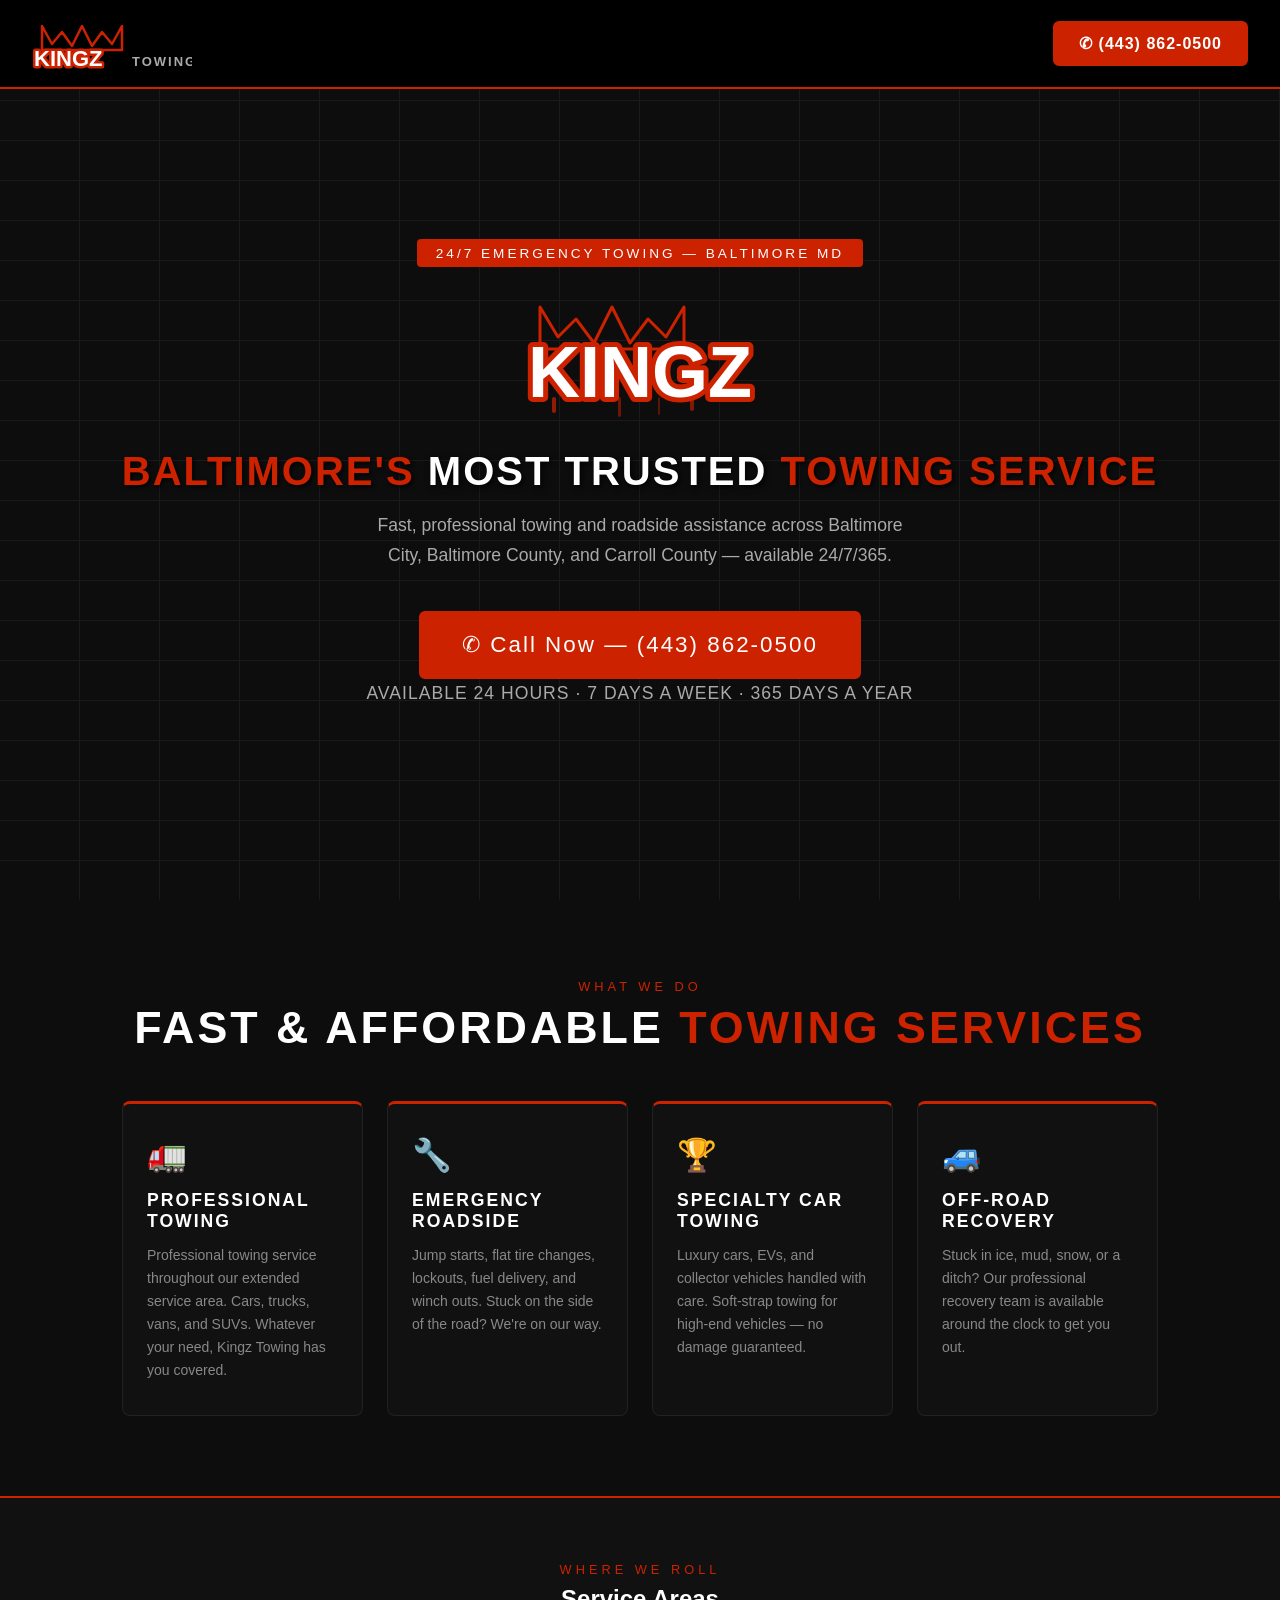
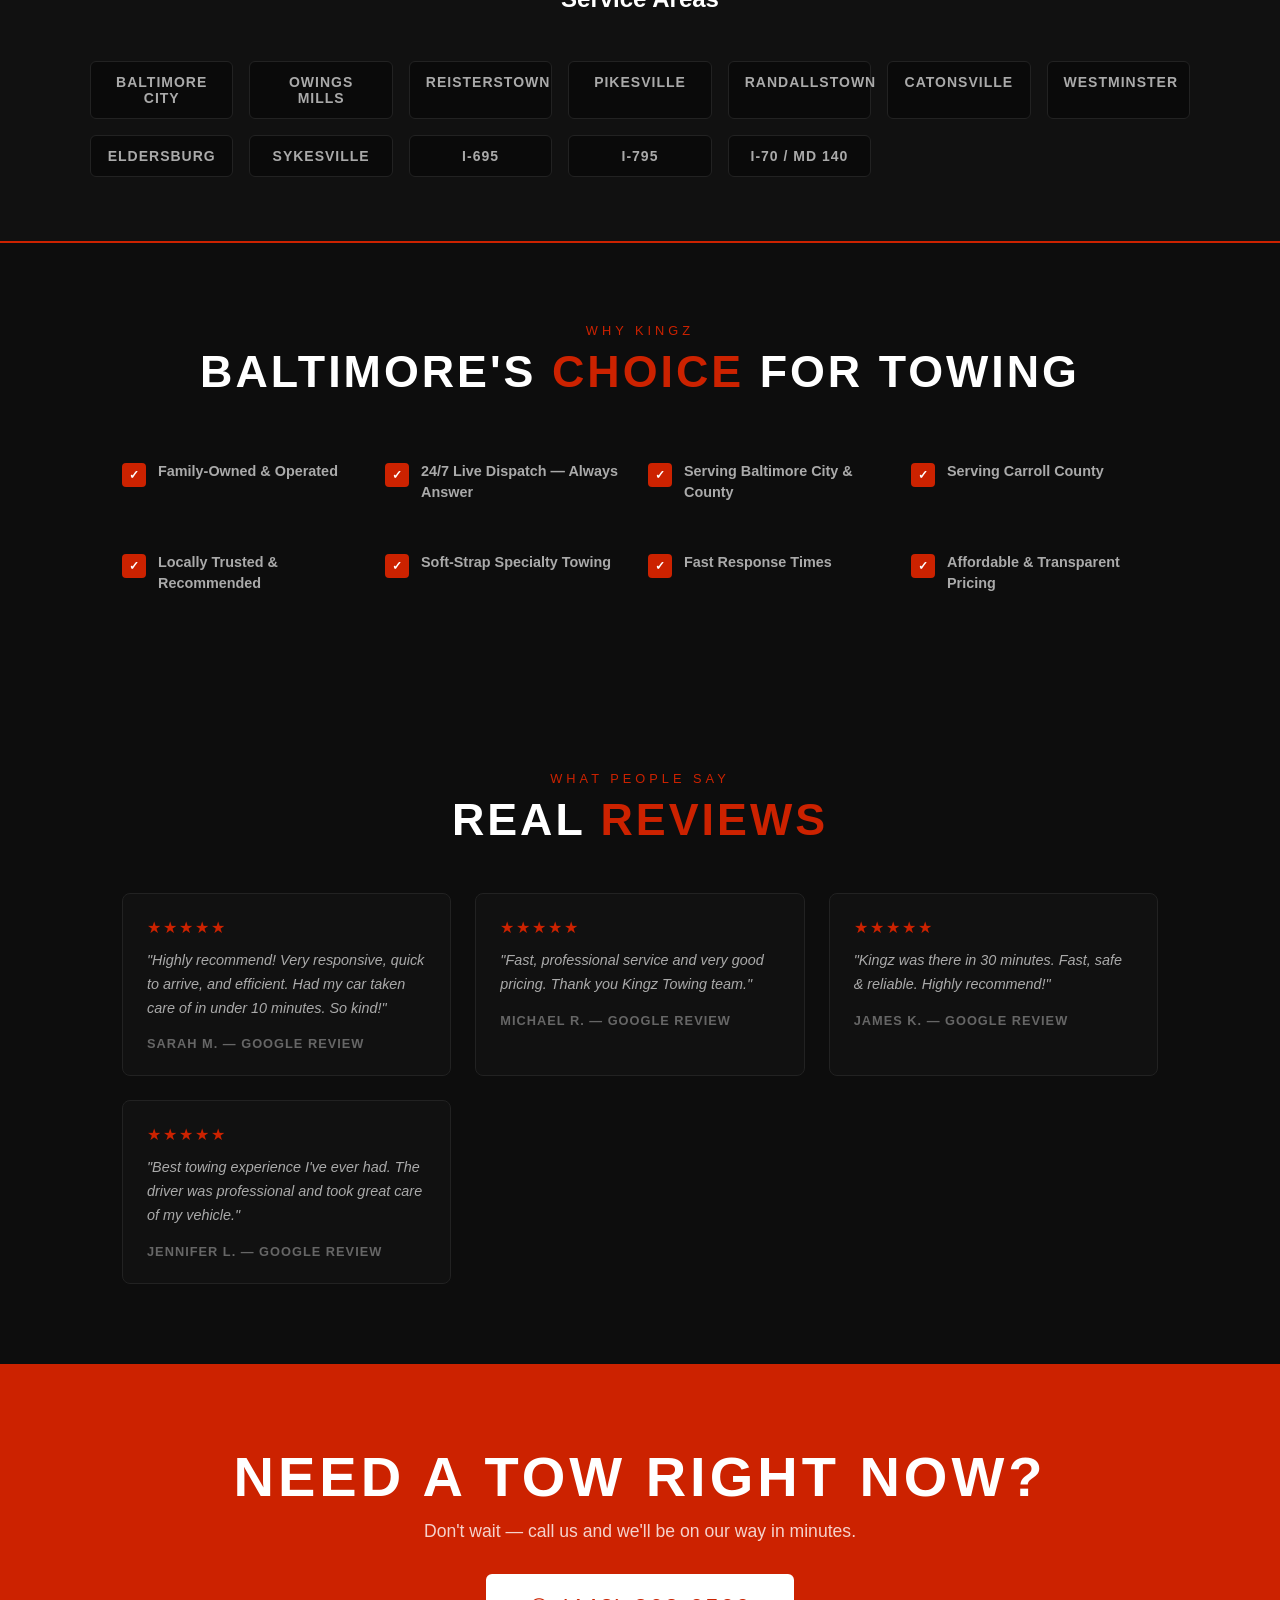
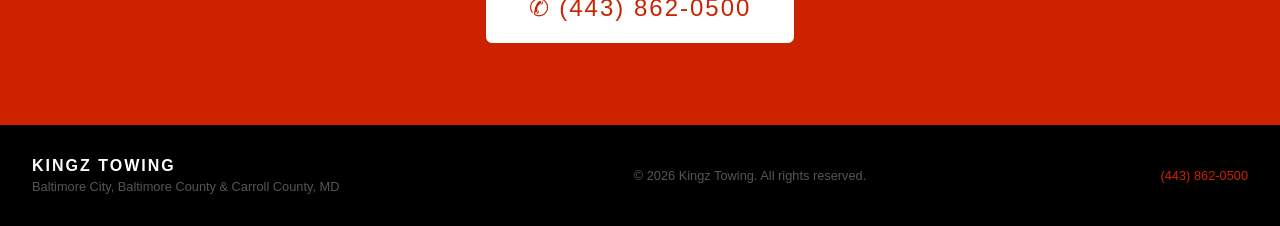
==== index.html @ 42a0e8f1 "Rename Finalkingztowing.html to index.html" ====
<!DOCTYPE html>
<html lang="en">
<head>
<meta charset="UTF-8">
<meta name="viewport" content="width=device-width, initial-scale=1.0">
<title>Kingz Towing | 24/7 Tow Truck Baltimore MD</title>
<style>
  * { margin: 0; padding: 0; box-sizing: border-box; }
  body { font-family: 'Arial', sans-serif; background: #0d0d0d; color: #fff; }
  a { color: inherit; text-decoration: none; }

  /* BRICK TEXTURE */
  body::before {
    content: '';
    position: fixed;
    top: 0; left: 0; right: 0; bottom: 0;
    background-image: 
      repeating-linear-gradient(0deg, transparent, transparent 39px, #1a1a1a 39px, #1a1a1a 40px),
      repeating-linear-gradient(90deg, transparent, transparent 79px, #1a1a1a 79px, #1a1a1a 80px);
    background-color: #0d0d0d;
    pointer-events: none;
    z-index: 0;
  }

  nav {
    position: sticky; top: 0; z-index: 100;
    background: #000; border-bottom: 2px solid #CC2200;
    padding: 1rem 2rem;
    display: flex; justify-content: space-between; align-items: center;
  }
  .logo-svg { width: 160px; height: 55px; }
  .call-btn {
    background: #CC2200; color: #fff;
    padding: 0.7rem 1.5rem; border-radius: 6px;
    font-size: 1rem; font-weight: 900;
    font-family: 'Impact', sans-serif; letter-spacing: 1px;
    border: 2px solid #CC2200; transition: all 0.2s;
    display: flex; align-items: center; gap: 8px;
  }
  .call-btn:hover { background: transparent; color: #CC2200; }

  .hero {
    position: relative; z-index: 1;
    min-height: 90vh;
    display: flex; flex-direction: column;
    align-items: center; justify-content: center;
    text-align: center; padding: 4rem 2rem;
  }
  .hero-badge {
    display: inline-block; background: #CC2200; color: #fff;
    font-family: 'Impact', sans-serif; font-size: 0.85rem; letter-spacing: 3px;
    padding: 0.4rem 1.2rem; border-radius: 4px;
    margin-bottom: 2rem; text-transform: uppercase;
  }
  .hero h1 {
    font-family: 'Impact', sans-serif;
    font-size: clamp(1.5rem, 4vw, 2.5rem);
    font-weight: 900; letter-spacing: 2px;
    color: #CC2200; text-transform: uppercase;
    margin-bottom: 1rem; line-height: 1.2;
    text-shadow: 2px 2px 4px rgba(0,0,0,0.8);
  }
  .hero h1 span { color: #ffffff !important; text-shadow: 2px 2px 6px rgba(0,0,0,0.9); }
  .hero p { font-size: 1.1rem; color: #aaa; max-width: 560px; margin: 0 auto 2.5rem; line-height: 1.7; }
  .hero-cta {
    display: inline-flex; align-items: center; gap: 10px;
    background: #CC2200; color: #fff;
    padding: 1.1rem 2.5rem; border-radius: 6px;
    font-family: 'Impact', sans-serif; font-size: 1.4rem; letter-spacing: 2px;
    border: 3px solid #CC2200; transition: all 0.2s;
  }
  .hero-cta:hover { background: transparent; color: #CC2200; }
  .hero-sub { margin-top: 1rem; font-size: 0.85rem; color: #666; letter-spacing: 1px; }

  .section { position: relative; z-index: 1; padding: 5rem 2rem; max-width: 1100px; margin: 0 auto; }
  .section-header { text-align: center; margin-bottom: 3rem; }
  .section-label { font-family: 'Impact', sans-serif; font-size: 0.8rem; letter-spacing: 4px; color: #CC2200; text-transform: uppercase; margin-bottom: 0.5rem; }
  .section h2 { font-family: 'Impact', sans-serif; font-size: clamp(1.8rem, 4vw, 2.8rem); font-weight: 900; letter-spacing: 3px; color: #fff; text-transform: uppercase; }
  .section h2 span { color: #CC2200; }

  .services-grid { display: grid; grid-template-columns: repeat(auto-fit, minmax(240px, 1fr)); gap: 1.5rem; }
  .service-card { background: #111; border: 1px solid #222; border-top: 3px solid #CC2200; border-radius: 8px; padding: 2rem 1.5rem; transition: all 0.2s; }
  .service-card:hover { background: #161616; }
  .service-icon { font-size: 2rem; margin-bottom: 1rem; }
  .service-card h3 { font-family: 'Impact', sans-serif; font-size: 1.1rem; letter-spacing: 2px; color: #fff; text-transform: uppercase; margin-bottom: 0.75rem; }
  .service-card p { font-size: 0.875rem; color: #888; line-height: 1.65; }

  .areas-section { position: relative; z-index: 1; background: #111; border-top: 2px solid #CC2200; border-bottom: 2px solid #CC2200; padding: 4rem 2rem; }
  .areas-inner { max-width: 1100px; margin: 0 auto; }
  .areas-grid { display: grid; grid-template-columns: repeat(auto-fit, minmax(140px, 1fr)); gap: 1rem; margin-top: 2.5rem; }
  .area-item { background: #0a0a0a; border: 1px solid #222; border-radius: 6px; padding: 0.75rem 1rem; text-align: center; font-size: 0.875rem; color: #aaa; letter-spacing: 1px; font-weight: 700; text-transform: uppercase; transition: all 0.2s; }
  .area-item:hover { border-color: #CC2200; color: #CC2200; }

  .reviews-grid { display: grid; grid-template-columns: repeat(auto-fit, minmax(260px, 1fr)); gap: 1.5rem; }
  .review-card { background: #111; border: 1px solid #222; border-radius: 8px; padding: 1.5rem; }
  .stars { color: #CC2200; font-size: 1rem; margin-bottom: 0.75rem; letter-spacing: 2px; }
  .review-text { font-size: 0.9rem; color: #aaa; line-height: 1.65; margin-bottom: 1rem; font-style: italic; }
  .review-author { font-size: 0.8rem; color: #666; font-weight: 700; letter-spacing: 1px; text-transform: uppercase; }

  .why-grid { display: grid; grid-template-columns: repeat(auto-fit, minmax(200px, 1fr)); gap: 1rem; }
  .why-item { display: flex; align-items: flex-start; gap: 0.75rem; padding: 1rem 0; }
  .why-bullet { width: 24px; height: 24px; background: #CC2200; border-radius: 4px; flex-shrink: 0; display: flex; align-items: center; justify-content: center; font-size: 12px; font-weight: 900; color: #fff; margin-top: 2px; }
  .why-item p { font-size: 0.9rem; color: #aaa; font-weight: 600; line-height: 1.5; }

  .cta-section { position: relative; z-index: 1; background: #CC2200; padding: 5rem 2rem; text-align: center; }
  .cta-section h2 { font-family: 'Impact', sans-serif; font-size: clamp(2rem, 5vw, 3.5rem); font-weight: 900; letter-spacing: 4px; color: #fff; text-transform: uppercase; margin-bottom: 0.75rem; }
  .cta-section p { color: rgba(255,255,255,0.8); font-size: 1.1rem; margin-bottom: 2rem; }
  .cta-call-btn { display: inline-flex; align-items: center; gap: 10px; background: #fff; color: #CC2200; padding: 1.1rem 2.5rem; border-radius: 6px; font-family: 'Impact', sans-serif; font-size: 1.5rem; letter-spacing: 2px; border: 3px solid #fff; transition: all 0.2s; }
  .cta-call-btn:hover { background: transparent; color: #fff; }

  footer { position: relative; z-index: 1; background: #000; border-top: 2px solid #CC2200; padding: 2rem; display: flex; justify-content: space-between; align-items: center; flex-wrap: wrap; gap: 1rem; }
  footer p { font-size: 0.8rem; color: #555; }
  footer a { color: #CC2200; }

  @media (max-width: 600px) {
    nav { padding: 0.75rem 1rem; }
    .hero { min-height: 70vh; }
    footer { justify-content: center; text-align: center; }
  }
</style>
</head>
<body>

<nav>
  <svg class="logo-svg" viewBox="0 0 160 55">
    <polygon points="10,10 20,28 30,16 40,30 50,10 60,30 70,16 80,28 90,10 90,34 10,34" fill="none" stroke="#CC2200" stroke-width="2.5" stroke-linejoin="round"/>
    <text x="2" y="50" font-family="Impact, Arial Black, sans-serif" font-size="22" font-weight="900" fill="none" stroke="#CC2200" stroke-width="5" stroke-linejoin="round">KINGZ</text>
    <text x="2" y="50" font-family="Impact, Arial Black, sans-serif" font-size="22" font-weight="900" fill="#fff">KINGZ</text>
    <text x="100" y="50" font-family="Impact, Arial Black, sans-serif" font-size="13" font-weight="900" fill="#aaa" letter-spacing="2">TOWING</text>
  </svg>
  <a href="tel:+14438620500" class="call-btn">&#9990; (443) 862-0500</a>
</nav>

<section class="hero">
  <div class="hero-badge">24/7 Emergency Towing — Baltimore MD</div>
  <div style="margin-bottom:1.5rem;">
    <svg width="320" height="120" viewBox="0 0 320 120">
      <polygon points="60,8 78,38 96,20 114,44 132,8 150,44 168,20 186,38 204,8 204,50 60,50" fill="none" stroke="#CC2200" stroke-width="3" stroke-linejoin="round"/>
      <text x="160" y="98" text-anchor="middle" font-family="Impact, Arial Black, sans-serif" font-size="72" font-weight="900" fill="none" stroke="#CC2200" stroke-width="10" stroke-linejoin="round">KINGZ</text>
      <text x="160" y="98" text-anchor="middle" font-family="Impact, Arial Black, sans-serif" font-size="72" font-weight="900" fill="#fff">KINGZ</text>
      <rect x="72" y="98" width="4" height="16" rx="2" fill="#CC2200" opacity="0.7"/>
      <rect x="138" y="98" width="3" height="20" rx="2" fill="#CC2200" opacity="0.5"/>
      <rect x="210" y="98" width="4" height="14" rx="2" fill="#CC2200" opacity="0.6"/>
      <rect x="178" y="98" width="2" height="18" rx="2" fill="#CC2200" opacity="0.4"/>
    </svg>
  </div>
  <h1>Baltimore's <span>Most Trusted</span> Towing Service</h1>
  <p>Fast, professional towing and roadside assistance across Baltimore City, Baltimore County, and Carroll County — available 24/7/365.</p>
  <a href="tel:+14438620500" class="hero-cta">&#9990; Call Now — (443) 862-0500</a>
  <p class="hero-sub">AVAILABLE 24 HOURS · 7 DAYS A WEEK · 365 DAYS A YEAR</p>
</section>

<section class="section">
  <div class="section-header">
    <div class="section-label">What We Do</div>
    <h2>Fast & Affordable <span>Towing Services</span></h2>
  </div>
  <div class="services-grid">
    <div class="service-card"><div class="service-icon">🚛</div><h3>Professional Towing</h3><p>Professional towing service throughout our extended service area. Cars, trucks, vans, and SUVs. Whatever your need, Kingz Towing has you covered.</p></div>
    <div class="service-card"><div class="service-icon">🔧</div><h3>Emergency Roadside</h3><p>Jump starts, flat tire changes, lockouts, fuel delivery, and winch outs. Stuck on the side of the road? We're on our way.</p></div>
    <div class="service-card"><div class="service-icon">🏆</div><h3>Specialty Car Towing</h3><p>Luxury cars, EVs, and collector vehicles handled with care. Soft-strap towing for high-end vehicles — no damage guaranteed.</p></div>
    <div class="service-card"><div class="service-icon">🚙</div><h3>Off-Road Recovery</h3><p>Stuck in ice, mud, snow, or a ditch? Our professional recovery team is available around the clock to get you out.</p></div>
  </div>
</section>

<div class="areas-section">
  <div class="areas-inner">
    <div class="section-header">
      <div class="section-label">Where We Roll</div>
      <h2>Service <span>Areas</span></h2>
    </div>
    <div class="areas-grid">
      <div class="area-item">Baltimore City</div>
      <div class="area-item">Owings Mills</div>
      <div class="area-item">Reisterstown</div>
      <div class="area-item">Pikesville</div>
      <div class="area-item">Randallstown</div>
      <div class="area-item">Catonsville</div>
      <div class="area-item">Westminster</div>
      <div class="area-item">Eldersburg</div>
      <div class="area-item">Sykesville</div>
      <div class="area-item">I-695</div>
      <div class="area-item">I-795</div>
      <div class="area-item">I-70 / MD 140</div>
    </div>
  </div>
</div>

<section class="section">
  <div class="section-header">
    <div class="section-label">Why Kingz</div>
    <h2>Baltimore's <span>Choice</span> For Towing</h2>
  </div>
  <div class="why-grid">
    <div class="why-item"><div class="why-bullet">✓</div><p>Family-Owned & Operated</p></div>
    <div class="why-item"><div class="why-bullet">✓</div><p>24/7 Live Dispatch — Always Answer</p></div>
    <div class="why-item"><div class="why-bullet">✓</div><p>Serving Baltimore City & County</p></div>
    <div class="why-item"><div class="why-bullet">✓</div><p>Serving Carroll County</p></div>
    <div class="why-item"><div class="why-bullet">✓</div><p>Locally Trusted & Recommended</p></div>
    <div class="why-item"><div class="why-bullet">✓</div><p>Soft-Strap Specialty Towing</p></div>
    <div class="why-item"><div class="why-bullet">✓</div><p>Fast Response Times</p></div>
    <div class="why-item"><div class="why-bullet">✓</div><p>Affordable & Transparent Pricing</p></div>
  </div>
</section>

<section class="section">
  <div class="section-header">
    <div class="section-label">What People Say</div>
    <h2>Real <span>Reviews</span></h2>
  </div>
  <div class="reviews-grid">
    <div class="review-card"><div class="stars">★★★★★</div><p class="review-text">"Highly recommend! Very responsive, quick to arrive, and efficient. Had my car taken care of in under 10 minutes. So kind!"</p><div class="review-author">Sarah M. — Google Review</div></div>
    <div class="review-card"><div class="stars">★★★★★</div><p class="review-text">"Fast, professional service and very good pricing. Thank you Kingz Towing team."</p><div class="review-author">Michael R. — Google Review</div></div>
    <div class="review-card"><div class="stars">★★★★★</div><p class="review-text">"Kingz was there in 30 minutes. Fast, safe & reliable. Highly recommend!"</p><div class="review-author">James K. — Google Review</div></div>
    <div class="review-card"><div class="stars">★★★★★</div><p class="review-text">"Best towing experience I've ever had. The driver was professional and took great care of my vehicle."</p><div class="review-author">Jennifer L. — Google Review</div></div>
  </div>
</section>

<div class="cta-section">
  <h2>Need a Tow Right Now?</h2>
  <p>Don't wait — call us and we'll be on our way in minutes.</p>
  <a href="tel:+14438620500" class="cta-call-btn">&#9990; (443) 862-0500</a>
</div>

<footer>
  <div>
    <p style="color:#fff; font-weight:700; letter-spacing:2px; font-family:Impact,sans-serif; font-size:1rem;">KINGZ TOWING</p>
    <p style="margin-top:4px;">Baltimore City, Baltimore County & Carroll County, MD</p>
  </div>
  <p>&copy; 2026 Kingz Towing. All rights reserved.</p>
  <p><a href="tel:+14438620500">(443) 862-0500</a></p>
</footer>

</body>
</html>
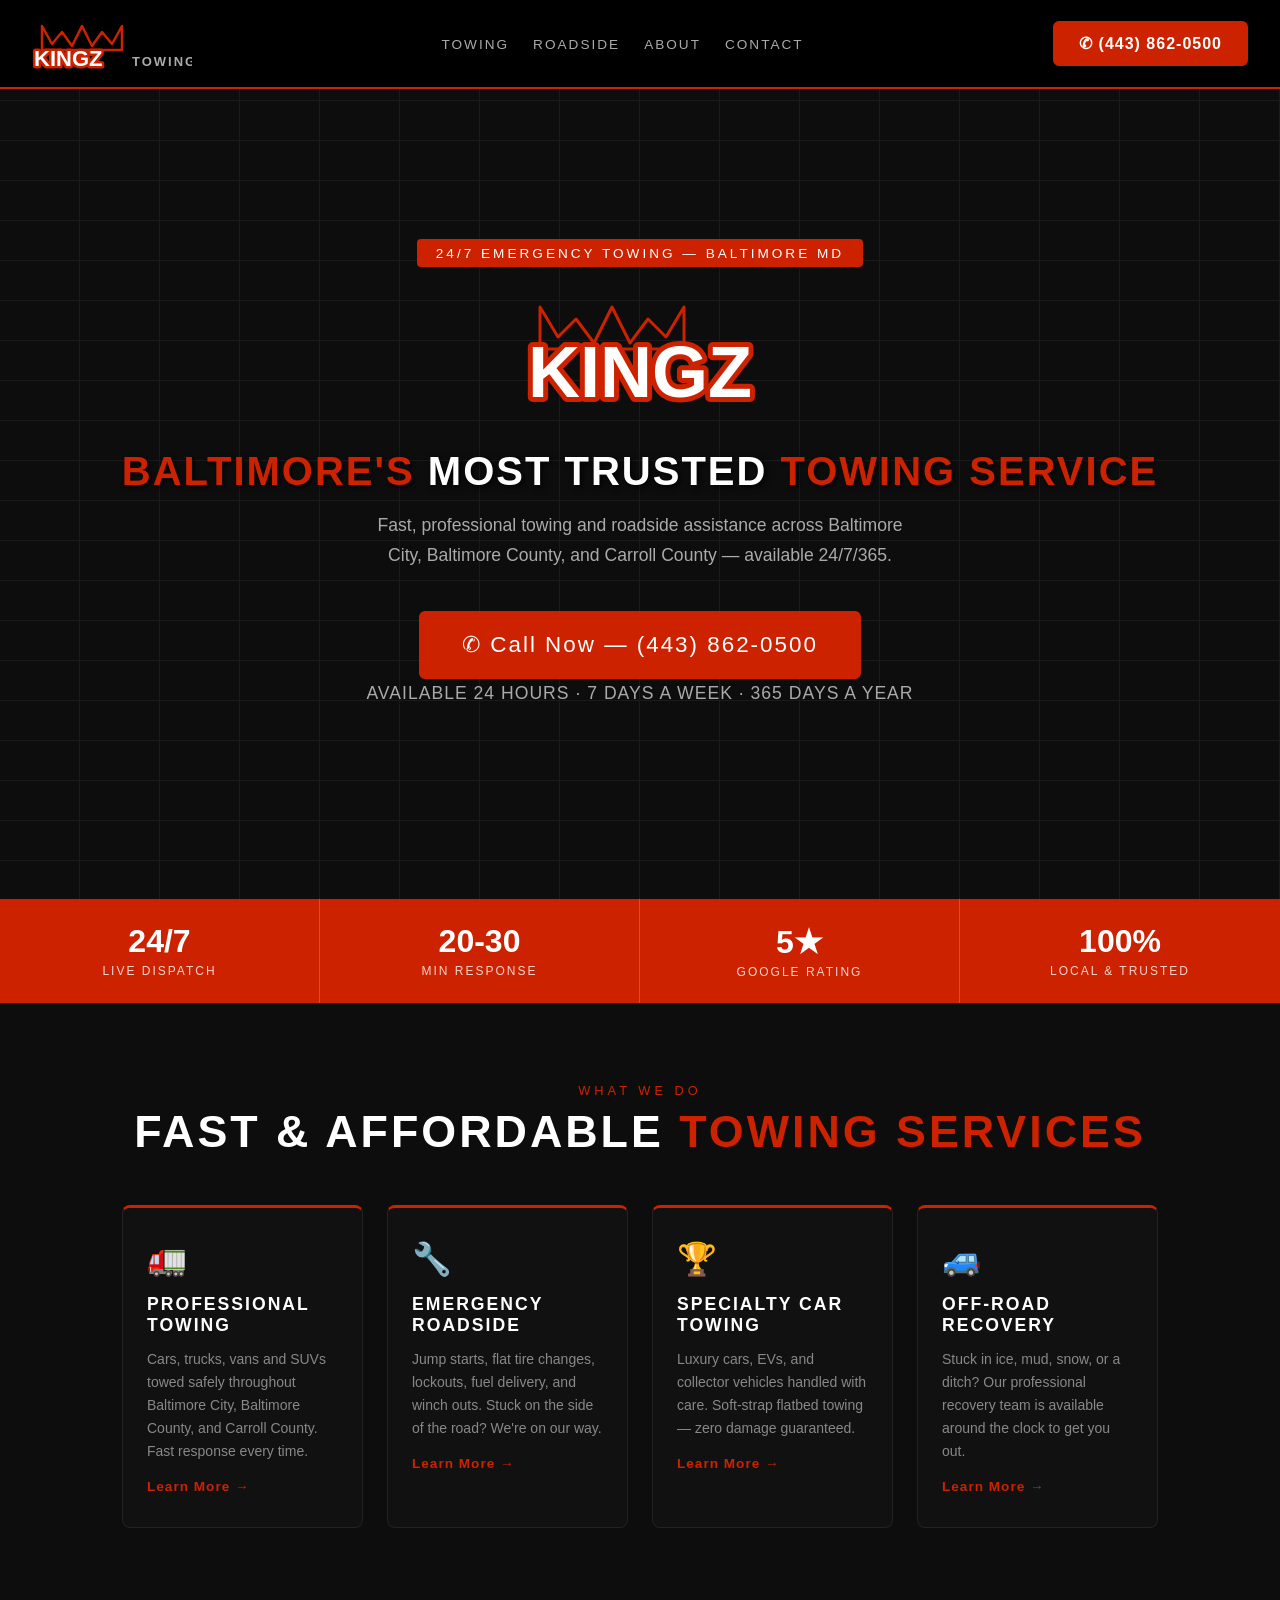
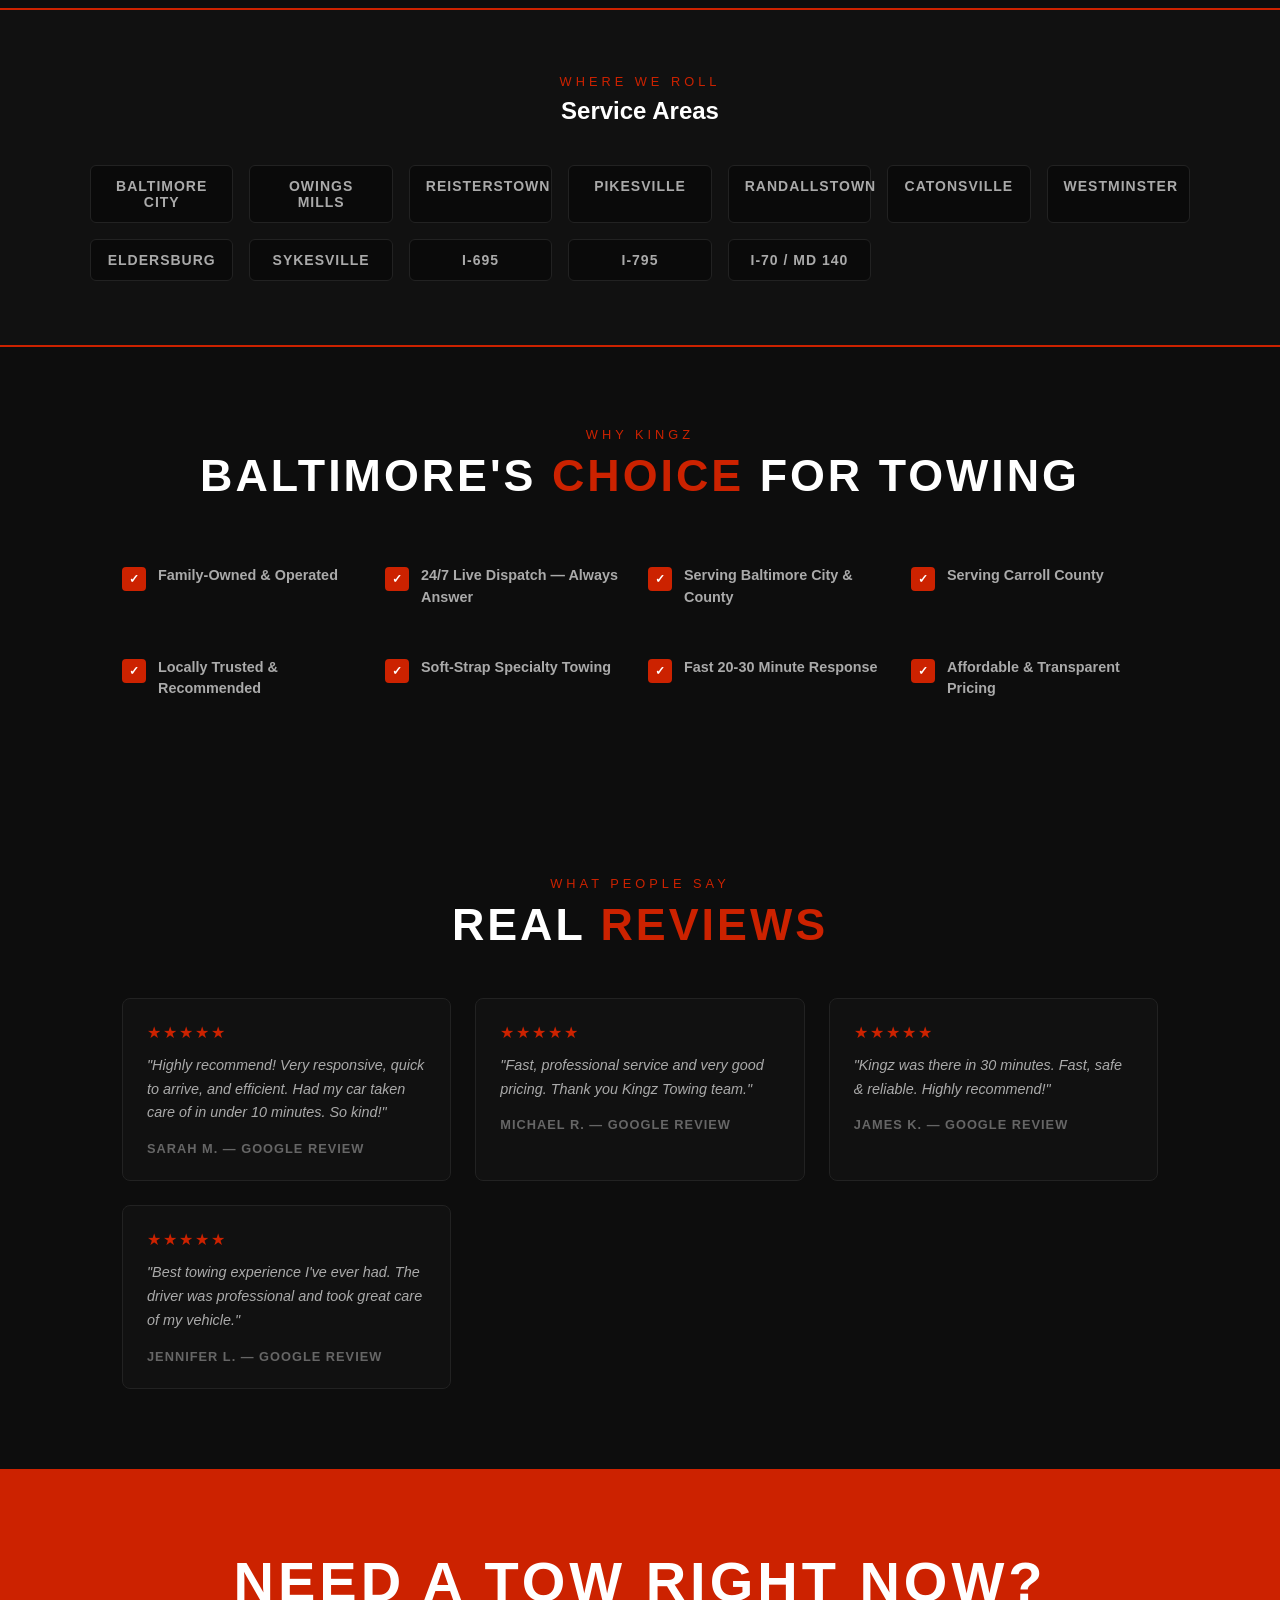
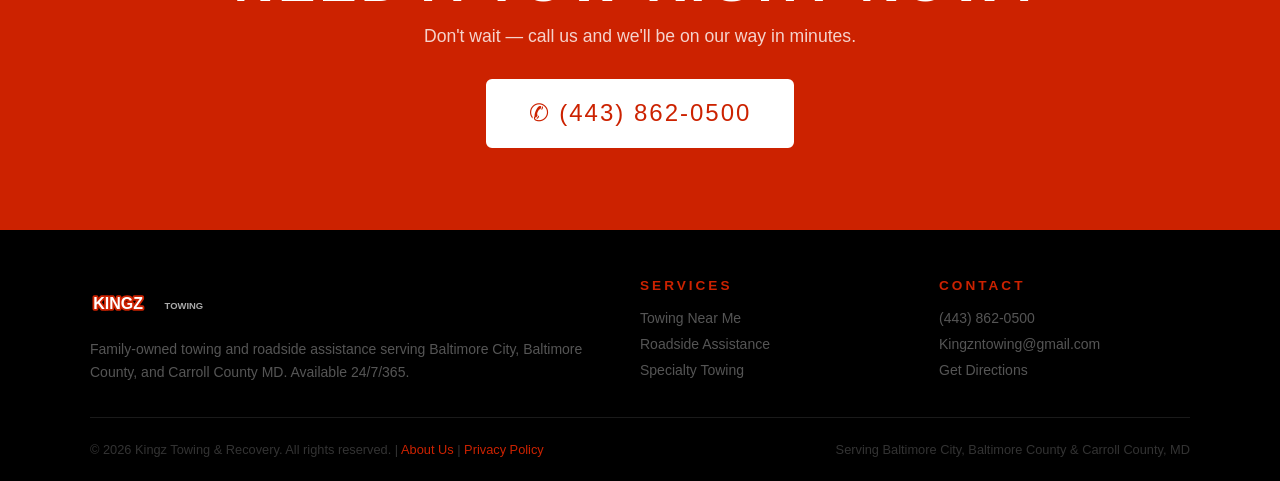
==== commit 550a3fd1: "Add Google Ads call conversion tracking to all tel: links on all pages" ====
--- a/index.html
+++ b/index.html
@@ -3,121 +3,36 @@
 <head>
 <meta charset="UTF-8">
 <meta name="viewport" content="width=device-width, initial-scale=1.0">
-<title>Kingz Towing | 24/7 Tow Truck Baltimore MD</title>
-<style>
-  * { margin: 0; padding: 0; box-sizing: border-box; }
-  body { font-family: 'Arial', sans-serif; background: #0d0d0d; color: #fff; }
-  a { color: inherit; text-decoration: none; }
-
-  /* BRICK TEXTURE */
-  body::before {
-    content: '';
-    position: fixed;
-    top: 0; left: 0; right: 0; bottom: 0;
-    background-image: 
-      repeating-linear-gradient(0deg, transparent, transparent 39px, #1a1a1a 39px, #1a1a1a 40px),
-      repeating-linear-gradient(90deg, transparent, transparent 79px, #1a1a1a 79px, #1a1a1a 80px);
-    background-color: #0d0d0d;
-    pointer-events: none;
-    z-index: 0;
-  }
-
-  nav {
-    position: sticky; top: 0; z-index: 100;
-    background: #000; border-bottom: 2px solid #CC2200;
-    padding: 1rem 2rem;
-    display: flex; justify-content: space-between; align-items: center;
-  }
-  .logo-svg { width: 160px; height: 55px; }
-  .call-btn {
-    background: #CC2200; color: #fff;
-    padding: 0.7rem 1.5rem; border-radius: 6px;
-    font-size: 1rem; font-weight: 900;
-    font-family: 'Impact', sans-serif; letter-spacing: 1px;
-    border: 2px solid #CC2200; transition: all 0.2s;
-    display: flex; align-items: center; gap: 8px;
-  }
-  .call-btn:hover { background: transparent; color: #CC2200; }
-
-  .hero {
-    position: relative; z-index: 1;
-    min-height: 90vh;
-    display: flex; flex-direction: column;
-    align-items: center; justify-content: center;
-    text-align: center; padding: 4rem 2rem;
-  }
-  .hero-badge {
-    display: inline-block; background: #CC2200; color: #fff;
-    font-family: 'Impact', sans-serif; font-size: 0.85rem; letter-spacing: 3px;
-    padding: 0.4rem 1.2rem; border-radius: 4px;
-    margin-bottom: 2rem; text-transform: uppercase;
-  }
-  .hero h1 {
-    font-family: 'Impact', sans-serif;
-    font-size: clamp(1.5rem, 4vw, 2.5rem);
-    font-weight: 900; letter-spacing: 2px;
-    color: #CC2200; text-transform: uppercase;
-    margin-bottom: 1rem; line-height: 1.2;
-    text-shadow: 2px 2px 4px rgba(0,0,0,0.8);
-  }
-  .hero h1 span { color: #ffffff !important; text-shadow: 2px 2px 6px rgba(0,0,0,0.9); }
-  .hero p { font-size: 1.1rem; color: #aaa; max-width: 560px; margin: 0 auto 2.5rem; line-height: 1.7; }
-  .hero-cta {
-    display: inline-flex; align-items: center; gap: 10px;
-    background: #CC2200; color: #fff;
-    padding: 1.1rem 2.5rem; border-radius: 6px;
-    font-family: 'Impact', sans-serif; font-size: 1.4rem; letter-spacing: 2px;
-    border: 3px solid #CC2200; transition: all 0.2s;
-  }
-  .hero-cta:hover { background: transparent; color: #CC2200; }
-  .hero-sub { margin-top: 1rem; font-size: 0.85rem; color: #666; letter-spacing: 1px; }
-
-  .section { position: relative; z-index: 1; padding: 5rem 2rem; max-width: 1100px; margin: 0 auto; }
-  .section-header { text-align: center; margin-bottom: 3rem; }
-  .section-label { font-family: 'Impact', sans-serif; font-size: 0.8rem; letter-spacing: 4px; color: #CC2200; text-transform: uppercase; margin-bottom: 0.5rem; }
-  .section h2 { font-family: 'Impact', sans-serif; font-size: clamp(1.8rem, 4vw, 2.8rem); font-weight: 900; letter-spacing: 3px; color: #fff; text-transform: uppercase; }
-  .section h2 span { color: #CC2200; }
-
-  .services-grid { display: grid; grid-template-columns: repeat(auto-fit, minmax(240px, 1fr)); gap: 1.5rem; }
-  .service-card { background: #111; border: 1px solid #222; border-top: 3px solid #CC2200; border-radius: 8px; padding: 2rem 1.5rem; transition: all 0.2s; }
-  .service-card:hover { background: #161616; }
-  .service-icon { font-size: 2rem; margin-bottom: 1rem; }
-  .service-card h3 { font-family: 'Impact', sans-serif; font-size: 1.1rem; letter-spacing: 2px; color: #fff; text-transform: uppercase; margin-bottom: 0.75rem; }
-  .service-card p { font-size: 0.875rem; color: #888; line-height: 1.65; }
-
-  .areas-section { position: relative; z-index: 1; background: #111; border-top: 2px solid #CC2200; border-bottom: 2px solid #CC2200; padding: 4rem 2rem; }
-  .areas-inner { max-width: 1100px; margin: 0 auto; }
-  .areas-grid { display: grid; grid-template-columns: repeat(auto-fit, minmax(140px, 1fr)); gap: 1rem; margin-top: 2.5rem; }
-  .area-item { background: #0a0a0a; border: 1px solid #222; border-radius: 6px; padding: 0.75rem 1rem; text-align: center; font-size: 0.875rem; color: #aaa; letter-spacing: 1px; font-weight: 700; text-transform: uppercase; transition: all 0.2s; }
-  .area-item:hover { border-color: #CC2200; color: #CC2200; }
-
-  .reviews-grid { display: grid; grid-template-columns: repeat(auto-fit, minmax(260px, 1fr)); gap: 1.5rem; }
-  .review-card { background: #111; border: 1px solid #222; border-radius: 8px; padding: 1.5rem; }
-  .stars { color: #CC2200; font-size: 1rem; margin-bottom: 0.75rem; letter-spacing: 2px; }
-  .review-text { font-size: 0.9rem; color: #aaa; line-height: 1.65; margin-bottom: 1rem; font-style: italic; }
-  .review-author { font-size: 0.8rem; color: #666; font-weight: 700; letter-spacing: 1px; text-transform: uppercase; }
-
-  .why-grid { display: grid; grid-template-columns: repeat(auto-fit, minmax(200px, 1fr)); gap: 1rem; }
-  .why-item { display: flex; align-items: flex-start; gap: 0.75rem; padding: 1rem 0; }
-  .why-bullet { width: 24px; height: 24px; background: #CC2200; border-radius: 4px; flex-shrink: 0; display: flex; align-items: center; justify-content: center; font-size: 12px; font-weight: 900; color: #fff; margin-top: 2px; }
-  .why-item p { font-size: 0.9rem; color: #aaa; font-weight: 600; line-height: 1.5; }
-
-  .cta-section { position: relative; z-index: 1; background: #CC2200; padding: 5rem 2rem; text-align: center; }
-  .cta-section h2 { font-family: 'Impact', sans-serif; font-size: clamp(2rem, 5vw, 3.5rem); font-weight: 900; letter-spacing: 4px; color: #fff; text-transform: uppercase; margin-bottom: 0.75rem; }
-  .cta-section p { color: rgba(255,255,255,0.8); font-size: 1.1rem; margin-bottom: 2rem; }
-  .cta-call-btn { display: inline-flex; align-items: center; gap: 10px; background: #fff; color: #CC2200; padding: 1.1rem 2.5rem; border-radius: 6px; font-family: 'Impact', sans-serif; font-size: 1.5rem; letter-spacing: 2px; border: 3px solid #fff; transition: all 0.2s; }
-  .cta-call-btn:hover { background: transparent; color: #fff; }
-
-  footer { position: relative; z-index: 1; background: #000; border-top: 2px solid #CC2200; padding: 2rem; display: flex; justify-content: space-between; align-items: center; flex-wrap: wrap; gap: 1rem; }
-  footer p { font-size: 0.8rem; color: #555; }
-  footer a { color: #CC2200; }
-
-  @media (max-width: 600px) {
-    nav { padding: 0.75rem 1rem; }
-    .hero { min-height: 70vh; }
-    footer { justify-content: center; text-align: center; }
-  }
-</style>
+<meta name="description" content="Kingz Towing & Recovery provides 24/7 towing and roadside assistance in Baltimore City, Baltimore County, and Carroll County MD. Call (443) 862-0500.">
+<title>Kingz Towing & Recovery | 24/7 Tow Truck Baltimore MD</title>
+<link rel="canonical" href="https://kingztowingmd.com/">
+<link rel="stylesheet" href="style.css">
+<!-- Google tag (gtag.js) -->
+<script async src="https://www.googletagmanager.com/gtag/js?id=AW-18045918579"></script>
+<script>
+  window.dataLayer = window.dataLayer || [];
+  function gtag(){dataLayer.push(arguments);}
+  gtag('js', new Date());
+  gtag('config', 'AW-18045918579');
+</script>
+<script type="application/ld+json">
+{
+  "@context": "https://schema.org",
+  "@type": "LocalBusiness",
+  "name": "Kingz Towing & Recovery",
+  "telephone": "443-862-0500",
+  "address": {
+    "@type": "PostalAddress",
+    "streetAddress": "4902 Snader Ave",
+    "addressLocality": "Baltimore",
+    "addressRegion": "MD",
+    "postalCode": "21215"
+  },
+  "url": "https://kingztowingmd.com",
+  "openingHours": "Mo-Su 00:00-23:59",
+  "areaServed": "Baltimore City, Baltimore County, Carroll County, MD"
+}
+</script>
 </head>
 <body>
 
@@ -128,7 +43,13 @@
     <text x="2" y="50" font-family="Impact, Arial Black, sans-serif" font-size="22" font-weight="900" fill="#fff">KINGZ</text>
     <text x="100" y="50" font-family="Impact, Arial Black, sans-serif" font-size="13" font-weight="900" fill="#aaa" letter-spacing="2">TOWING</text>
   </svg>
-  <a href="tel:+14438620500" class="call-btn">&#9990; (443) 862-0500</a>
+  <ul class="nav-links">
+    <li><a href="towing-near-me.html">Towing</a></li>
+    <li><a href="roadside-assistance.html">Roadside</a></li>
+    <li><a href="about.html">About</a></li>
+    <li><a href="contact.html">Contact</a></li>
+  </ul>
+  <a href="tel:+14438620500" onclick="gtag('event', 'conversion', {'send_to': 'AW-18045918579/REPLACE_WITH_LABEL'});" class="call-btn">&#9990; (443) 862-0500</a>
 </nav>
 
 <section class="hero">
@@ -138,17 +59,20 @@
       <polygon points="60,8 78,38 96,20 114,44 132,8 150,44 168,20 186,38 204,8 204,50 60,50" fill="none" stroke="#CC2200" stroke-width="3" stroke-linejoin="round"/>
       <text x="160" y="98" text-anchor="middle" font-family="Impact, Arial Black, sans-serif" font-size="72" font-weight="900" fill="none" stroke="#CC2200" stroke-width="10" stroke-linejoin="round">KINGZ</text>
       <text x="160" y="98" text-anchor="middle" font-family="Impact, Arial Black, sans-serif" font-size="72" font-weight="900" fill="#fff">KINGZ</text>
-      <rect x="72" y="98" width="4" height="16" rx="2" fill="#CC2200" opacity="0.7"/>
-      <rect x="138" y="98" width="3" height="20" rx="2" fill="#CC2200" opacity="0.5"/>
-      <rect x="210" y="98" width="4" height="14" rx="2" fill="#CC2200" opacity="0.6"/>
-      <rect x="178" y="98" width="2" height="18" rx="2" fill="#CC2200" opacity="0.4"/>
     </svg>
   </div>
   <h1>Baltimore's <span>Most Trusted</span> Towing Service</h1>
   <p>Fast, professional towing and roadside assistance across Baltimore City, Baltimore County, and Carroll County — available 24/7/365.</p>
-  <a href="tel:+14438620500" class="hero-cta">&#9990; Call Now — (443) 862-0500</a>
+  <a href="tel:+14438620500" onclick="gtag('event', 'conversion', {'send_to': 'AW-18045918579/REPLACE_WITH_LABEL'});" class="hero-cta">&#9990; Call Now — (443) 862-0500</a>
   <p class="hero-sub">AVAILABLE 24 HOURS · 7 DAYS A WEEK · 365 DAYS A YEAR</p>
 </section>
+
+<div class="stats-bar">
+  <div class="stat"><span class="stat-num">24/7</span><span class="stat-label">Live Dispatch</span></div>
+  <div class="stat"><span class="stat-num">20-30</span><span class="stat-label">Min Response</span></div>
+  <div class="stat"><span class="stat-num">5&#9733;</span><span class="stat-label">Google Rating</span></div>
+  <div class="stat"><span class="stat-num">100%</span><span class="stat-label">Local & Trusted</span></div>
+</div>
 
 <section class="section">
   <div class="section-header">
@@ -156,19 +80,17 @@
     <h2>Fast & Affordable <span>Towing Services</span></h2>
   </div>
   <div class="services-grid">
-    <div class="service-card"><div class="service-icon">🚛</div><h3>Professional Towing</h3><p>Professional towing service throughout our extended service area. Cars, trucks, vans, and SUVs. Whatever your need, Kingz Towing has you covered.</p></div>
-    <div class="service-card"><div class="service-icon">🔧</div><h3>Emergency Roadside</h3><p>Jump starts, flat tire changes, lockouts, fuel delivery, and winch outs. Stuck on the side of the road? We're on our way.</p></div>
-    <div class="service-card"><div class="service-icon">🏆</div><h3>Specialty Car Towing</h3><p>Luxury cars, EVs, and collector vehicles handled with care. Soft-strap towing for high-end vehicles — no damage guaranteed.</p></div>
-    <div class="service-card"><div class="service-icon">🚙</div><h3>Off-Road Recovery</h3><p>Stuck in ice, mud, snow, or a ditch? Our professional recovery team is available around the clock to get you out.</p></div>
+    <div class="service-card"><div class="service-icon">&#128667;</div><h3>Professional Towing</h3><p>Cars, trucks, vans and SUVs towed safely throughout Baltimore City, Baltimore County, and Carroll County. Fast response every time.</p><a href="towing-near-me.html" class="service-link">Learn More &rarr;</a></div>
+    <div class="service-card"><div class="service-icon">&#128295;</div><h3>Emergency Roadside</h3><p>Jump starts, flat tire changes, lockouts, fuel delivery, and winch outs. Stuck on the side of the road? We're on our way.</p><a href="roadside-assistance.html" class="service-link">Learn More &rarr;</a></div>
+    <div class="service-card"><div class="service-icon">&#127942;</div><h3>Specialty Car Towing</h3><p>Luxury cars, EVs, and collector vehicles handled with care. Soft-strap flatbed towing — zero damage guaranteed.</p><a href="towing-near-me.html" class="service-link">Learn More &rarr;</a></div>
+    <div class="service-card"><div class="service-icon">&#128665;</div><h3>Off-Road Recovery</h3><p>Stuck in ice, mud, snow, or a ditch? Our professional recovery team is available around the clock to get you out.</p><a href="roadside-assistance.html" class="service-link">Learn More &rarr;</a></div>
   </div>
 </section>
 
 <div class="areas-section">
   <div class="areas-inner">
-    <div class="section-header">
-      <div class="section-label">Where We Roll</div>
-      <h2>Service <span>Areas</span></h2>
-    </div>
+    <div class="section-label">Where We Roll</div>
+    <h2>Service <span>Areas</span></h2>
     <div class="areas-grid">
       <div class="area-item">Baltimore City</div>
       <div class="area-item">Owings Mills</div>
@@ -192,14 +114,14 @@
     <h2>Baltimore's <span>Choice</span> For Towing</h2>
   </div>
   <div class="why-grid">
-    <div class="why-item"><div class="why-bullet">✓</div><p>Family-Owned & Operated</p></div>
-    <div class="why-item"><div class="why-bullet">✓</div><p>24/7 Live Dispatch — Always Answer</p></div>
-    <div class="why-item"><div class="why-bullet">✓</div><p>Serving Baltimore City & County</p></div>
-    <div class="why-item"><div class="why-bullet">✓</div><p>Serving Carroll County</p></div>
-    <div class="why-item"><div class="why-bullet">✓</div><p>Locally Trusted & Recommended</p></div>
-    <div class="why-item"><div class="why-bullet">✓</div><p>Soft-Strap Specialty Towing</p></div>
-    <div class="why-item"><div class="why-bullet">✓</div><p>Fast Response Times</p></div>
-    <div class="why-item"><div class="why-bullet">✓</div><p>Affordable & Transparent Pricing</p></div>
+    <div class="why-item"><div class="why-bullet">&#10003;</div><p>Family-Owned & Operated</p></div>
+    <div class="why-item"><div class="why-bullet">&#10003;</div><p>24/7 Live Dispatch — Always Answer</p></div>
+    <div class="why-item"><div class="why-bullet">&#10003;</div><p>Serving Baltimore City & County</p></div>
+    <div class="why-item"><div class="why-bullet">&#10003;</div><p>Serving Carroll County</p></div>
+    <div class="why-item"><div class="why-bullet">&#10003;</div><p>Locally Trusted & Recommended</p></div>
+    <div class="why-item"><div class="why-bullet">&#10003;</div><p>Soft-Strap Specialty Towing</p></div>
+    <div class="why-item"><div class="why-bullet">&#10003;</div><p>Fast 20-30 Minute Response</p></div>
+    <div class="why-item"><div class="why-bullet">&#10003;</div><p>Affordable & Transparent Pricing</p></div>
   </div>
 </section>
 
@@ -209,27 +131,60 @@
     <h2>Real <span>Reviews</span></h2>
   </div>
   <div class="reviews-grid">
-    <div class="review-card"><div class="stars">★★★★★</div><p class="review-text">"Highly recommend! Very responsive, quick to arrive, and efficient. Had my car taken care of in under 10 minutes. So kind!"</p><div class="review-author">Sarah M. — Google Review</div></div>
-    <div class="review-card"><div class="stars">★★★★★</div><p class="review-text">"Fast, professional service and very good pricing. Thank you Kingz Towing team."</p><div class="review-author">Michael R. — Google Review</div></div>
-    <div class="review-card"><div class="stars">★★★★★</div><p class="review-text">"Kingz was there in 30 minutes. Fast, safe & reliable. Highly recommend!"</p><div class="review-author">James K. — Google Review</div></div>
-    <div class="review-card"><div class="stars">★★★★★</div><p class="review-text">"Best towing experience I've ever had. The driver was professional and took great care of my vehicle."</p><div class="review-author">Jennifer L. — Google Review</div></div>
+    <div class="review-card"><div class="stars">&#9733;&#9733;&#9733;&#9733;&#9733;</div><p class="review-text">"Highly recommend! Very responsive, quick to arrive, and efficient. Had my car taken care of in under 10 minutes. So kind!"</p><div class="review-author">Sarah M. — Google Review</div></div>
+    <div class="review-card"><div class="stars">&#9733;&#9733;&#9733;&#9733;&#9733;</div><p class="review-text">"Fast, professional service and very good pricing. Thank you Kingz Towing team."</p><div class="review-author">Michael R. — Google Review</div></div>
+    <div class="review-card"><div class="stars">&#9733;&#9733;&#9733;&#9733;&#9733;</div><p class="review-text">"Kingz was there in 30 minutes. Fast, safe & reliable. Highly recommend!"</p><div class="review-author">James K. — Google Review</div></div>
+    <div class="review-card"><div class="stars">&#9733;&#9733;&#9733;&#9733;&#9733;</div><p class="review-text">"Best towing experience I've ever had. The driver was professional and took great care of my vehicle."</p><div class="review-author">Jennifer L. — Google Review</div></div>
   </div>
 </section>
 
 <div class="cta-section">
   <h2>Need a Tow Right Now?</h2>
   <p>Don't wait — call us and we'll be on our way in minutes.</p>
-  <a href="tel:+14438620500" class="cta-call-btn">&#9990; (443) 862-0500</a>
+  <a href="tel:+14438620500" onclick="gtag('event', 'conversion', {'send_to': 'AW-18045918579/REPLACE_WITH_LABEL'});" class="cta-call-btn">&#9990; (443) 862-0500</a>
 </div>
 
 <footer>
-  <div>
-    <p style="color:#fff; font-weight:700; letter-spacing:2px; font-family:Impact,sans-serif; font-size:1rem;">KINGZ TOWING</p>
-    <p style="margin-top:4px;">Baltimore City, Baltimore County & Carroll County, MD</p>
+  <div class="footer-inner">
+    <div class="footer-top">
+      <div class="footer-brand">
+        <svg width="120" height="40" viewBox="0 0 160 55">
+          <text x="2" y="42" font-family="Impact, Arial Black, sans-serif" font-size="22" font-weight="900" fill="none" stroke="#CC2200" stroke-width="5" stroke-linejoin="round">KINGZ</text>
+          <text x="2" y="42" font-family="Impact, Arial Black, sans-serif" font-size="22" font-weight="900" fill="#fff">KINGZ</text>
+          <text x="100" y="42" font-family="Impact, Arial Black, sans-serif" font-size="13" font-weight="900" fill="#aaa">TOWING</text>
+        </svg>
+        <p>Family-owned towing and roadside assistance serving Baltimore City, Baltimore County, and Carroll County MD. Available 24/7/365.</p>
+      </div>
+      <div class="footer-col">
+        <h4>Services</h4>
+        <ul>
+          <li><a href="towing-near-me.html">Towing Near Me</a></li>
+          <li><a href="roadside-assistance.html">Roadside Assistance</a></li>
+          <li><a href="towing-near-me.html">Specialty Towing</a></li>
+        </ul>
+      </div>
+      <div class="footer-col">
+        <h4>Contact</h4>
+        <ul>
+          <li><a href="tel:+14438620500" onclick="gtag('event', 'conversion', {'send_to': 'AW-18045918579/REPLACE_WITH_LABEL'});">(443) 862-0500</a></li>
+          <li><a href="mailto:Kingzntowing@gmail.com">Kingzntowing@gmail.com</a></li>
+          <li><a href="contact.html">Get Directions</a></li>
+        </ul>
+      </div>
+    </div>
+    <div class="footer-bottom">
+      <p>&copy; 2026 Kingz Towing & Recovery. All rights reserved. | <a href="about.html">About Us</a> | <a href="privacy-policy.html">Privacy Policy</a></p>
+      <p>Serving Baltimore City, Baltimore County & Carroll County, MD</p>
+    </div>
   </div>
-  <p>&copy; 2026 Kingz Towing. All rights reserved.</p>
-  <p><a href="tel:+14438620500">(443) 862-0500</a></p>
 </footer>
 
+<script>
+  document.querySelectorAll('a[href^="tel:"]').forEach(function(el) {
+    el.addEventListener('click', function() {
+      gtag('event', 'conversion', {'send_to': 'AW-18045918579'});
+    });
+  });
+</script>
 </body>
-</html>
+</html>
--- a/style.css
+++ b/style.css
@@ -0,0 +1,186 @@
+* { margin: 0; padding: 0; box-sizing: border-box; }
+body { font-family: 'Arial', sans-serif; background: #0d0d0d; color: #fff; }
+a { color: inherit; text-decoration: none; }
+
+body::before {
+  content: '';
+  position: fixed;
+  top: 0; left: 0; right: 0; bottom: 0;
+  background-image:
+    repeating-linear-gradient(0deg, transparent, transparent 39px, #1a1a1a 39px, #1a1a1a 40px),
+    repeating-linear-gradient(90deg, transparent, transparent 79px, #1a1a1a 79px, #1a1a1a 80px);
+  background-color: #0d0d0d;
+  pointer-events: none;
+  z-index: 0;
+}
+
+nav {
+  position: sticky; top: 0; z-index: 100;
+  background: #000; border-bottom: 2px solid #CC2200;
+  padding: 1rem 2rem;
+  display: flex; justify-content: space-between; align-items: center;
+}
+.logo-svg { width: 160px; height: 55px; }
+.nav-links {
+  display: flex; list-style: none; gap: 1.5rem; align-items: center;
+}
+.nav-links a {
+  font-family: 'Impact', sans-serif; font-size: 0.85rem;
+  letter-spacing: 2px; text-transform: uppercase; color: #aaa;
+  transition: color 0.2s;
+}
+.nav-links a:hover { color: #CC2200; }
+.call-btn {
+  background: #CC2200; color: #fff;
+  padding: 0.7rem 1.5rem; border-radius: 6px;
+  font-size: 1rem; font-weight: 900;
+  font-family: 'Impact', sans-serif; letter-spacing: 1px;
+  border: 2px solid #CC2200; transition: all 0.2s;
+  display: flex; align-items: center; gap: 8px;
+}
+.call-btn:hover { background: transparent; color: #CC2200; }
+
+.hero {
+  position: relative; z-index: 1;
+  min-height: 90vh;
+  display: flex; flex-direction: column;
+  align-items: center; justify-content: center;
+  text-align: center; padding: 4rem 2rem;
+}
+.hero-badge {
+  display: inline-block; background: #CC2200; color: #fff;
+  font-family: 'Impact', sans-serif; font-size: 0.85rem; letter-spacing: 3px;
+  padding: 0.4rem 1.2rem; border-radius: 4px;
+  margin-bottom: 2rem; text-transform: uppercase;
+}
+.hero h1 {
+  font-family: 'Impact', sans-serif;
+  font-size: clamp(1.5rem, 4vw, 2.5rem);
+  font-weight: 900; letter-spacing: 2px;
+  color: #CC2200; text-transform: uppercase;
+  margin-bottom: 1rem; line-height: 1.2;
+  text-shadow: 2px 2px 4px rgba(0,0,0,0.8);
+}
+.hero h1 span { color: #ffffff !important; text-shadow: 2px 2px 6px rgba(0,0,0,0.9); }
+.hero p { font-size: 1.1rem; color: #aaa; max-width: 560px; margin: 0 auto 2.5rem; line-height: 1.7; }
+.hero-cta {
+  display: inline-flex; align-items: center; gap: 10px;
+  background: #CC2200; color: #fff;
+  padding: 1.1rem 2.5rem; border-radius: 6px;
+  font-family: 'Impact', sans-serif; font-size: 1.4rem; letter-spacing: 2px;
+  border: 3px solid #CC2200; transition: all 0.2s;
+}
+.hero-cta:hover { background: transparent; color: #CC2200; }
+.hero-sub { margin-top: 1rem; font-size: 0.85rem; color: #666; letter-spacing: 1px; }
+
+.page-hero {
+  position: relative; z-index: 1;
+  padding: 5rem 2rem 4rem;
+  text-align: center;
+  border-bottom: 2px solid #CC2200;
+}
+.page-hero .section-label {
+  font-family: 'Impact', sans-serif; font-size: 0.8rem;
+  letter-spacing: 4px; color: #CC2200; text-transform: uppercase;
+  margin-bottom: 0.75rem;
+}
+.page-hero h1 {
+  font-family: 'Impact', sans-serif;
+  font-size: clamp(2rem, 5vw, 3.5rem);
+  font-weight: 900; letter-spacing: 3px; text-transform: uppercase;
+  color: #fff; margin-bottom: 1rem;
+}
+.page-hero h1 span { color: #CC2200; }
+.page-hero p { color: #aaa; font-size: 1.05rem; max-width: 640px; margin: 0 auto 2rem; line-height: 1.7; }
+.btn-primary {
+  display: inline-flex; align-items: center; gap: 8px;
+  background: #CC2200; color: #fff;
+  padding: 1rem 2rem; border-radius: 6px;
+  font-family: 'Impact', sans-serif; font-size: 1.2rem; letter-spacing: 2px;
+  border: 2px solid #CC2200; transition: all 0.2s;
+}
+.btn-primary:hover { background: transparent; color: #CC2200; }
+
+.stats-bar {
+  position: relative; z-index: 1;
+  display: grid; grid-template-columns: repeat(4, 1fr);
+  background: #CC2200;
+}
+.stat { padding: 1.5rem; text-align: center; border-right: 1px solid rgba(255,255,255,0.2); }
+.stat:last-child { border-right: none; }
+.stat-num { display: block; font-family: 'Impact', sans-serif; font-size: 2rem; font-weight: 900; color: #fff; }
+.stat-label { display: block; font-size: 0.75rem; letter-spacing: 2px; text-transform: uppercase; color: rgba(255,255,255,0.8); margin-top: 0.25rem; }
+
+.section { position: relative; z-index: 1; padding: 5rem 2rem; max-width: 1100px; margin: 0 auto; }
+.section-header { text-align: center; margin-bottom: 3rem; }
+.section-label { font-family: 'Impact', sans-serif; font-size: 0.8rem; letter-spacing: 4px; color: #CC2200; text-transform: uppercase; margin-bottom: 0.5rem; }
+.section h2 { font-family: 'Impact', sans-serif; font-size: clamp(1.8rem, 4vw, 2.8rem); font-weight: 900; letter-spacing: 3px; color: #fff; text-transform: uppercase; }
+.section h2 span { color: #CC2200; }
+
+.services-grid { display: grid; grid-template-columns: repeat(auto-fit, minmax(240px, 1fr)); gap: 1.5rem; margin-top: 2rem; }
+.service-card { background: #111; border: 1px solid #222; border-top: 3px solid #CC2200; border-radius: 8px; padding: 2rem 1.5rem; transition: all 0.2s; }
+.service-card:hover { background: #161616; }
+.service-icon { font-size: 2rem; margin-bottom: 1rem; }
+.service-card h3 { font-family: 'Impact', sans-serif; font-size: 1.1rem; letter-spacing: 2px; color: #fff; text-transform: uppercase; margin-bottom: 0.75rem; }
+.service-card p { font-size: 0.875rem; color: #888; line-height: 1.65; }
+.service-link { display: inline-block; margin-top: 1rem; font-size: 0.85rem; color: #CC2200; font-weight: 700; letter-spacing: 1px; }
+
+.features-list { list-style: none; margin-top: 2rem; display: flex; flex-direction: column; gap: 1rem; }
+.features-list li { display: flex; align-items: flex-start; gap: 1rem; padding: 1.25rem 1.5rem; background: #111; border-left: 3px solid #CC2200; border-radius: 0 6px 6px 0; }
+.features-list li::before { content: '\2713'; color: #CC2200; font-weight: 900; font-size: 1rem; flex-shrink: 0; margin-top: 2px; }
+.features-list span { color: #aaa; font-size: 0.95rem; line-height: 1.6; }
+
+.areas-section { position: relative; z-index: 1; background: #111; border-top: 2px solid #CC2200; border-bottom: 2px solid #CC2200; padding: 4rem 2rem; }
+.areas-inner { max-width: 1100px; margin: 0 auto; text-align: center; }
+.areas-grid { display: grid; grid-template-columns: repeat(auto-fit, minmax(140px, 1fr)); gap: 1rem; margin-top: 2.5rem; }
+.area-item { background: #0a0a0a; border: 1px solid #222; border-radius: 6px; padding: 0.75rem 1rem; text-align: center; font-size: 0.875rem; color: #aaa; letter-spacing: 1px; font-weight: 700; text-transform: uppercase; transition: all 0.2s; }
+.area-item:hover { border-color: #CC2200; color: #CC2200; }
+
+.reviews-grid { display: grid; grid-template-columns: repeat(auto-fit, minmax(260px, 1fr)); gap: 1.5rem; margin-top: 2rem; }
+.review-card { background: #111; border: 1px solid #222; border-radius: 8px; padding: 1.5rem; }
+.stars { color: #CC2200; font-size: 1rem; margin-bottom: 0.75rem; letter-spacing: 2px; }
+.review-text { font-size: 0.9rem; color: #aaa; line-height: 1.65; margin-bottom: 1rem; font-style: italic; }
+.review-author { font-size: 0.8rem; color: #666; font-weight: 700; letter-spacing: 1px; text-transform: uppercase; }
+
+.why-grid { display: grid; grid-template-columns: repeat(auto-fit, minmax(200px, 1fr)); gap: 1rem; margin-top: 2rem; }
+.why-item { display: flex; align-items: flex-start; gap: 0.75rem; padding: 1rem 0; }
+.why-bullet { width: 24px; height: 24px; background: #CC2200; border-radius: 4px; flex-shrink: 0; display: flex; align-items: center; justify-content: center; font-size: 12px; font-weight: 900; color: #fff; margin-top: 2px; }
+.why-item p { font-size: 0.9rem; color: #aaa; font-weight: 600; line-height: 1.5; }
+
+.cta-section { position: relative; z-index: 1; background: #CC2200; padding: 5rem 2rem; text-align: center; }
+.cta-section h2 { font-family: 'Impact', sans-serif; font-size: clamp(2rem, 5vw, 3.5rem); font-weight: 900; letter-spacing: 4px; color: #fff; text-transform: uppercase; margin-bottom: 0.75rem; }
+.cta-section p { color: rgba(255,255,255,0.8); font-size: 1.1rem; margin-bottom: 2rem; }
+.cta-call-btn { display: inline-flex; align-items: center; gap: 10px; background: #fff; color: #CC2200; padding: 1.1rem 2.5rem; border-radius: 6px; font-family: 'Impact', sans-serif; font-size: 1.5rem; letter-spacing: 2px; border: 3px solid #fff; transition: all 0.2s; }
+.cta-call-btn:hover { background: transparent; color: #fff; }
+
+.policy-content { max-width: 800px; margin: 0 auto; padding: 3rem 2rem 5rem; position: relative; z-index: 1; }
+.policy-content h2 { font-family: 'Impact', sans-serif; font-size: 1.1rem; font-weight: 700; letter-spacing: 2px; text-transform: uppercase; color: #CC2200; margin: 2.5rem 0 0.75rem; }
+.policy-content p, .policy-content li { color: #aaa; line-height: 1.8; font-size: 0.95rem; }
+.policy-content ul { margin-left: 1.5rem; margin-top: 0.5rem; }
+.policy-content li { margin-bottom: 0.4rem; }
+.policy-date { color: #555; font-size: 0.85rem; margin-bottom: 2rem; }
+
+footer { position: relative; z-index: 1; background: #000; border-top: 2px solid #CC2200; padding: 3rem 2rem 1.5rem; }
+.footer-inner { max-width: 1100px; margin: 0 auto; }
+.footer-top { display: grid; grid-template-columns: 2fr 1fr 1fr; gap: 3rem; margin-bottom: 2rem; }
+.footer-brand p { font-size: 0.875rem; color: #555; line-height: 1.7; margin-top: 1rem; }
+.footer-col h4 { font-family: 'Impact', sans-serif; font-size: 0.85rem; letter-spacing: 3px; text-transform: uppercase; color: #CC2200; margin-bottom: 1rem; }
+.footer-col ul { list-style: none; display: flex; flex-direction: column; gap: 0.5rem; }
+.footer-col ul li a { font-size: 0.875rem; color: #555; transition: color 0.2s; }
+.footer-col ul li a:hover { color: #CC2200; }
+.footer-bottom { border-top: 1px solid #1a1a1a; padding-top: 1.5rem; display: flex; justify-content: space-between; flex-wrap: wrap; gap: 0.5rem; }
+.footer-bottom p { font-size: 0.8rem; color: #333; }
+.footer-bottom a { color: #CC2200; }
+
+@media (max-width: 768px) {
+  .nav-links { display: none; }
+  .stats-bar { grid-template-columns: repeat(2, 1fr); }
+  .footer-top { grid-template-columns: 1fr; gap: 2rem; }
+  .footer-bottom { justify-content: center; text-align: center; }
+}
+@media (max-width: 600px) {
+  nav { padding: 0.75rem 1rem; }
+  .hero { min-height: 70vh; }
+  .page-hero { padding: 3rem 1.5rem 2.5rem; }
+  .section { padding: 3rem 1.5rem; }
+}
